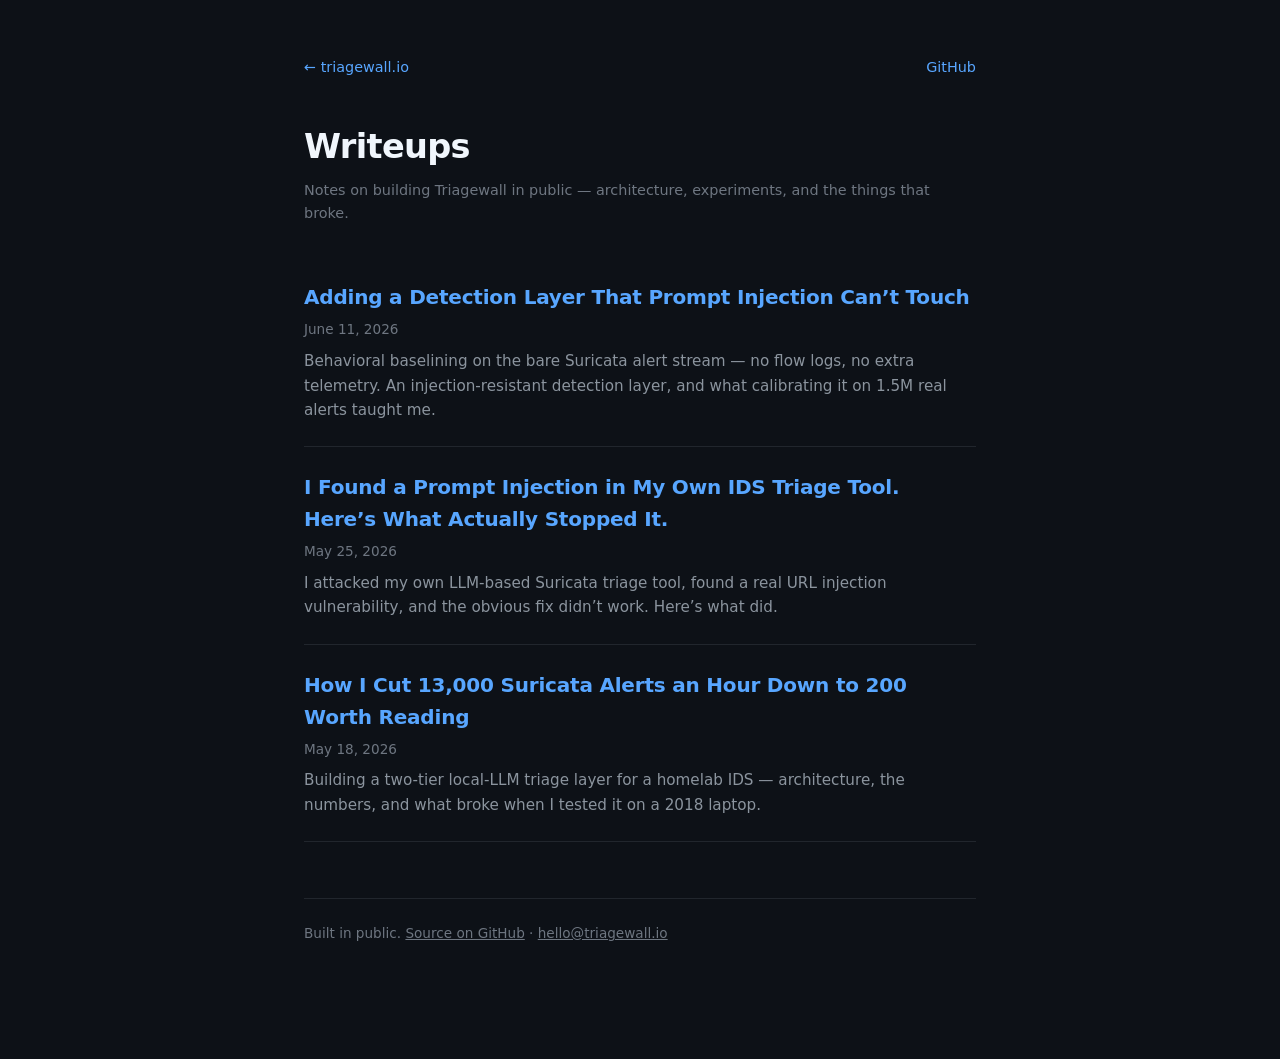
==== posts/index.html @ 1a10753d "post: behavioral baselining writeup" ====
<!DOCTYPE html>
<html lang="en">
<head>
  <meta charset="UTF-8">
  <meta name="viewport" content="width=device-width, initial-scale=1.0">
  <title>Writeups — Triagewall</title>
  <meta name="description" content="Notes on building Triagewall, a local-LLM Suricata alert triage tool for homelabs.">
  <meta property="og:title" content="Triagewall Writeups">
  <meta property="og:description" content="Notes on building Triagewall, a local-LLM Suricata alert triage tool for homelabs.">
  <meta property="og:type" content="website">
  <meta property="og:url" content="https://triagewall.io/posts">
  <link rel="canonical" href="https://triagewall.io/posts">
  <style>
    * { margin: 0; padding: 0; box-sizing: border-box; }
    html, body {
      font-family: -apple-system, BlinkMacSystemFont, "Segoe UI", system-ui, sans-serif;
      background: #0d1117;
      color: #c9d1d9;
      line-height: 1.6;
    }
    main {
      max-width: 720px;
      margin: 0 auto;
      padding: 56px 24px 96px;
    }
    .topbar {
      display: flex;
      justify-content: space-between;
      align-items: center;
      margin-bottom: 48px;
      font-size: 0.9rem;
    }
    .topbar a { color: #58a6ff; text-decoration: none; }
    .topbar a:hover { color: #79c0ff; }
    h1 {
      font-size: 2.1rem;
      font-weight: 700;
      letter-spacing: -0.02em;
      margin-bottom: 12px;
      color: #f0f6fc;
      line-height: 1.2;
    }
    h2 {
      font-size: 1.4rem;
      font-weight: 700;
      color: #f0f6fc;
      margin: 40px 0 16px;
      letter-spacing: -0.01em;
    }
    .post-meta {
      color: #6e7681;
      font-size: 0.9rem;
      margin-bottom: 32px;
    }
    p { margin-bottom: 18px; }
    ul, ol { margin: 0 0 18px 24px; }
    li { margin-bottom: 8px; }
    a { color: #58a6ff; }
    a:hover { color: #79c0ff; }
    strong { color: #f0f6fc; }
    pre {
      background: #161b22;
      border: 1px solid #30363d;
      border-radius: 6px;
      padding: 16px 20px;
      overflow-x: auto;
      font-family: ui-monospace, SFMono-Regular, "SF Mono", Menlo, monospace;
      font-size: 0.85rem;
      line-height: 1.5;
      margin-bottom: 20px;
    }
    pre code { color: #c9d1d9; background: none; padding: 0; }
    code {
      font-family: ui-monospace, SFMono-Regular, "SF Mono", Menlo, monospace;
      background: #161b22;
      padding: 2px 6px;
      border-radius: 3px;
      font-size: 0.85em;
      color: #c9d1d9;
    }
    blockquote {
      border-left: 3px solid #d29922;
      background: #161b22;
      padding: 14px 20px;
      margin: 0 0 20px;
      border-radius: 0 4px 4px 0;
      color: #e6edf3;
      font-style: italic;
    }
    blockquote p { margin-bottom: 0; }
    blockquote.editor-note {
      border-left-color: #6e7681;
      color: #8b949e;
      font-size: 0.92rem;
    }
    table {
      width: 100%;
      border-collapse: collapse;
      margin-bottom: 24px;
      font-size: 0.9rem;
    }
    th, td {
      border: 1px solid #30363d;
      padding: 8px 12px;
      text-align: left;
      vertical-align: top;
    }
    th { background: #161b22; color: #f0f6fc; font-weight: 600; }
    tr:nth-child(even) td { background: #0f141a; }
    hr {
      border: none;
      border-top: 1px solid #30363d;
      margin: 48px 0 32px;
    }
    .author-bio { color: #8b949e; font-size: 0.92rem; }
    .author-bio h2 { font-size: 1.1rem; color: #c9d1d9; }
    footer {
      color: #6e7681;
      font-size: 0.85rem;
      margin-top: 56px;
      padding-top: 24px;
      border-top: 1px solid #21262d;
    }
    footer a { color: #6e7681; }
    /* blog index */
    .post-list { list-style: none; margin: 0; padding: 0; }
    .post-list li {
      border-bottom: 1px solid #21262d;
      padding: 24px 0;
      margin: 0;
    }
    .post-list h2 { margin: 0 0 6px; font-size: 1.25rem; }
    .post-list h2 a { text-decoration: none; }
    .post-list .date { color: #6e7681; font-size: 0.85rem; margin-bottom: 8px; }
    .post-list .desc { color: #8b949e; font-size: 0.95rem; margin: 0; }
  </style>
</head>
<body>
  <main>
  <div class="topbar">
    <a href="/">← triagewall.io</a>
    <a href="https://github.com/aaronphifer/triagewall">GitHub</a>
  </div>
  <h1>Writeups</h1>
  <p class="post-meta">Notes on building Triagewall in public — architecture, experiments, and the things that broke.</p>
  <ul class="post-list">
    <li>
      <h2><a href="/posts/behavioral-baselining">Adding a Detection Layer That Prompt Injection Can&rsquo;t Touch</a></h2>
      <div class="date">June 11, 2026</div>
      <p class="desc">Behavioral baselining on the bare Suricata alert stream — no flow logs, no extra telemetry. An injection-resistant detection layer, and what calibrating it on 1.5M real alerts taught me.</p>
    </li>
    <li>
      <h2><a href="/posts/prompt-injection-phase-2">I Found a Prompt Injection in My Own IDS Triage Tool. Here&rsquo;s What Actually Stopped It.</a></h2>
      <div class="date">May 25, 2026</div>
      <p class="desc">I attacked my own LLM-based Suricata triage tool, found a real URL injection vulnerability, and the obvious fix didn&rsquo;t work. Here&rsquo;s what did.</p>
    </li>
    <li>
      <h2><a href="/posts/cutting-suricata-alerts">How I Cut 13,000 Suricata Alerts an Hour Down to 200 Worth Reading</a></h2>
      <div class="date">May 18, 2026</div>
      <p class="desc">Building a two-tier local-LLM triage layer for a homelab IDS — architecture, the numbers, and what broke when I tested it on a 2018 laptop.</p>
    </li>
  </ul>
    <footer>
      <p>Built in public. <a href="https://github.com/aaronphifer/triagewall">Source on GitHub</a> · <a href="mailto:hello@triagewall.io">hello@triagewall.io</a></p>
    </footer>
  </main>
</body>
</html>
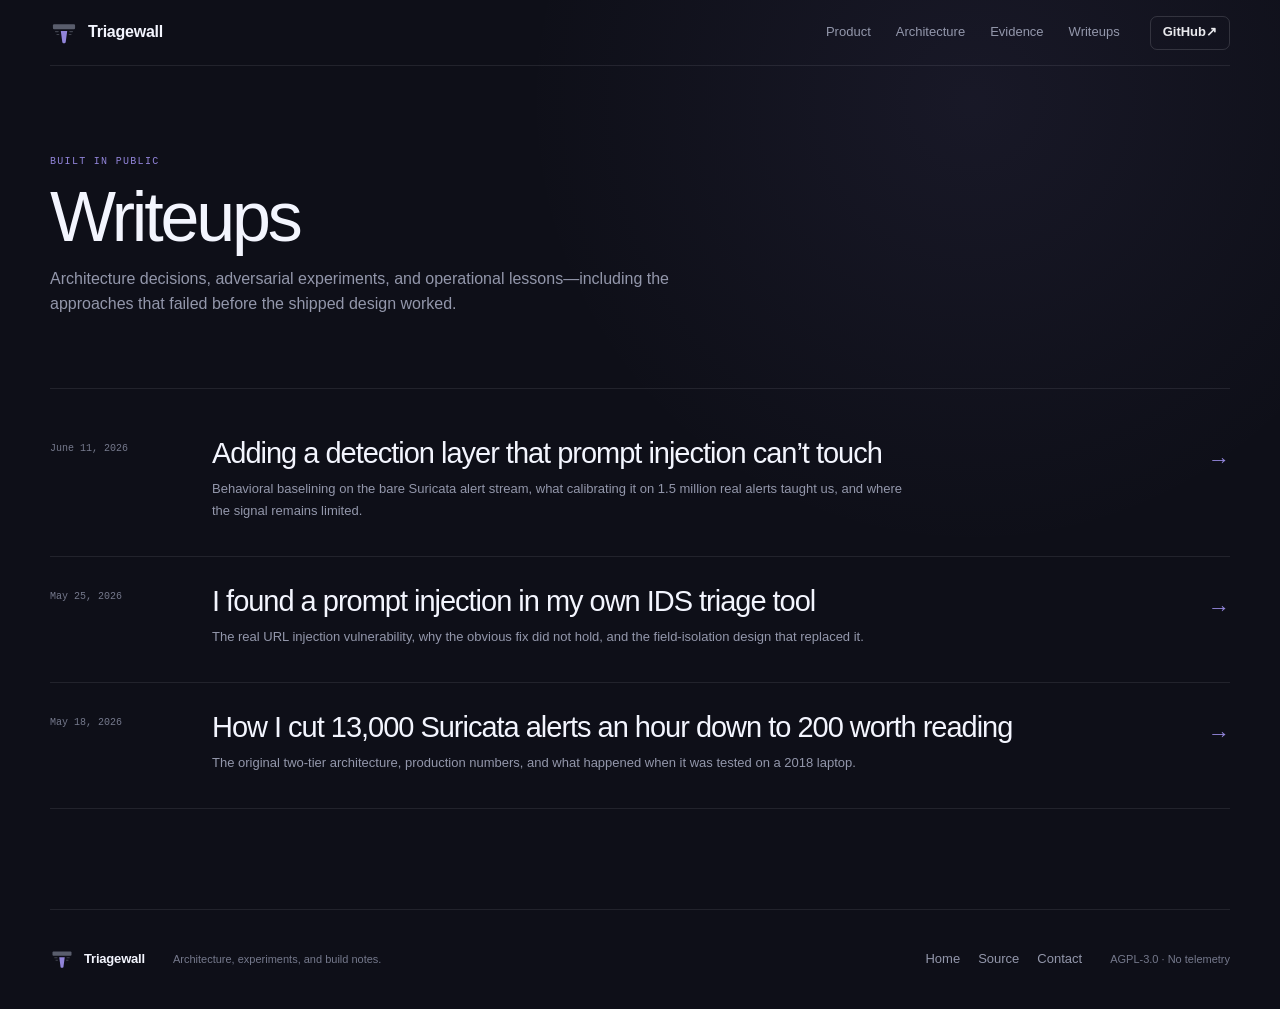
==== commit bcc3185e: "Refresh triagewall.io for v0.3" ====
--- a/posts/index.html
+++ b/posts/index.html
@@ -1,168 +1,92 @@
-<!DOCTYPE html>
+<!doctype html>
 <html lang="en">
 <head>
-  <meta charset="UTF-8">
-  <meta name="viewport" content="width=device-width, initial-scale=1.0">
+  <meta charset="utf-8">
+  <meta name="viewport" content="width=device-width, initial-scale=1">
   <title>Writeups — Triagewall</title>
-  <meta name="description" content="Notes on building Triagewall, a local-LLM Suricata alert triage tool for homelabs.">
-  <meta property="og:title" content="Triagewall Writeups">
-  <meta property="og:description" content="Notes on building Triagewall, a local-LLM Suricata alert triage tool for homelabs.">
+  <meta name="description" content="Architecture notes, security experiments, and operational lessons from building Triagewall in public.">
+  <meta name="theme-color" content="#12141f">
+  <meta property="og:title" content="Triagewall writeups">
+  <meta property="og:description" content="Architecture notes, security experiments, and operational lessons from building Triagewall in public.">
   <meta property="og:type" content="website">
   <meta property="og:url" content="https://triagewall.io/posts">
   <link rel="canonical" href="https://triagewall.io/posts">
+  <link rel="icon" href="/assets/triagewall-mark.svg" type="image/svg+xml">
+  <link rel="stylesheet" href="/site.css">
   <style>
-    * { margin: 0; padding: 0; box-sizing: border-box; }
-    html, body {
-      font-family: -apple-system, BlinkMacSystemFont, "Segoe UI", system-ui, sans-serif;
-      background: #0d1117;
-      color: #c9d1d9;
-      line-height: 1.6;
+    .writing-header { padding-block: 88px 55px; border-bottom: 1px solid var(--line); }
+    .writing-header h1 { margin-bottom: 14px; font-size: clamp(42px, 6vw, 70px); }
+    .writing-header > p:not(.eyebrow) { max-width: 650px; color: var(--muted); font-size: 16px; }
+    .post-list { padding-block: 20px 100px; }
+    .post-card { display: grid; grid-template-columns: 132px minmax(0, 1fr) auto; gap: 30px; align-items: start; padding: 34px 0; border-bottom: 1px solid var(--line); text-decoration: none; }
+    .post-card time { color: var(--faint); font: 10px var(--mono); }
+    .post-card h2 { margin: -5px 0 8px; font-size: clamp(21px, 2.5vw, 29px); transition: color 140ms ease; }
+    .post-card p { max-width: 700px; margin: 0; color: var(--muted); font-size: 13px; line-height: 1.7; }
+    .post-card > span { color: var(--violet); font-size: 22px; transition: transform 140ms ease; }
+    .post-card:hover h2 { color: #c6bfff; }
+    .post-card:hover > span { transform: translateX(4px); }
+    @media (max-width: 700px) {
+      .writing-header { padding-block: 58px 35px; }
+      .post-card { grid-template-columns: 1fr auto; gap: 12px; }
+      .post-card time { grid-column: 1 / -1; }
     }
-    main {
-      max-width: 720px;
-      margin: 0 auto;
-      padding: 56px 24px 96px;
-    }
-    .topbar {
-      display: flex;
-      justify-content: space-between;
-      align-items: center;
-      margin-bottom: 48px;
-      font-size: 0.9rem;
-    }
-    .topbar a { color: #58a6ff; text-decoration: none; }
-    .topbar a:hover { color: #79c0ff; }
-    h1 {
-      font-size: 2.1rem;
-      font-weight: 700;
-      letter-spacing: -0.02em;
-      margin-bottom: 12px;
-      color: #f0f6fc;
-      line-height: 1.2;
-    }
-    h2 {
-      font-size: 1.4rem;
-      font-weight: 700;
-      color: #f0f6fc;
-      margin: 40px 0 16px;
-      letter-spacing: -0.01em;
-    }
-    .post-meta {
-      color: #6e7681;
-      font-size: 0.9rem;
-      margin-bottom: 32px;
-    }
-    p { margin-bottom: 18px; }
-    ul, ol { margin: 0 0 18px 24px; }
-    li { margin-bottom: 8px; }
-    a { color: #58a6ff; }
-    a:hover { color: #79c0ff; }
-    strong { color: #f0f6fc; }
-    pre {
-      background: #161b22;
-      border: 1px solid #30363d;
-      border-radius: 6px;
-      padding: 16px 20px;
-      overflow-x: auto;
-      font-family: ui-monospace, SFMono-Regular, "SF Mono", Menlo, monospace;
-      font-size: 0.85rem;
-      line-height: 1.5;
-      margin-bottom: 20px;
-    }
-    pre code { color: #c9d1d9; background: none; padding: 0; }
-    code {
-      font-family: ui-monospace, SFMono-Regular, "SF Mono", Menlo, monospace;
-      background: #161b22;
-      padding: 2px 6px;
-      border-radius: 3px;
-      font-size: 0.85em;
-      color: #c9d1d9;
-    }
-    blockquote {
-      border-left: 3px solid #d29922;
-      background: #161b22;
-      padding: 14px 20px;
-      margin: 0 0 20px;
-      border-radius: 0 4px 4px 0;
-      color: #e6edf3;
-      font-style: italic;
-    }
-    blockquote p { margin-bottom: 0; }
-    blockquote.editor-note {
-      border-left-color: #6e7681;
-      color: #8b949e;
-      font-size: 0.92rem;
-    }
-    table {
-      width: 100%;
-      border-collapse: collapse;
-      margin-bottom: 24px;
-      font-size: 0.9rem;
-    }
-    th, td {
-      border: 1px solid #30363d;
-      padding: 8px 12px;
-      text-align: left;
-      vertical-align: top;
-    }
-    th { background: #161b22; color: #f0f6fc; font-weight: 600; }
-    tr:nth-child(even) td { background: #0f141a; }
-    hr {
-      border: none;
-      border-top: 1px solid #30363d;
-      margin: 48px 0 32px;
-    }
-    .author-bio { color: #8b949e; font-size: 0.92rem; }
-    .author-bio h2 { font-size: 1.1rem; color: #c9d1d9; }
-    footer {
-      color: #6e7681;
-      font-size: 0.85rem;
-      margin-top: 56px;
-      padding-top: 24px;
-      border-top: 1px solid #21262d;
-    }
-    footer a { color: #6e7681; }
-    /* blog index */
-    .post-list { list-style: none; margin: 0; padding: 0; }
-    .post-list li {
-      border-bottom: 1px solid #21262d;
-      padding: 24px 0;
-      margin: 0;
-    }
-    .post-list h2 { margin: 0 0 6px; font-size: 1.25rem; }
-    .post-list h2 a { text-decoration: none; }
-    .post-list .date { color: #6e7681; font-size: 0.85rem; margin-bottom: 8px; }
-    .post-list .desc { color: #8b949e; font-size: 0.95rem; margin: 0; }
   </style>
 </head>
 <body>
-  <main>
-  <div class="topbar">
-    <a href="/">← triagewall.io</a>
-    <a href="https://github.com/aaronphifer/triagewall">GitHub</a>
-  </div>
-  <h1>Writeups</h1>
-  <p class="post-meta">Notes on building Triagewall in public — architecture, experiments, and the things that broke.</p>
-  <ul class="post-list">
-    <li>
-      <h2><a href="/posts/behavioral-baselining">Adding a Detection Layer That Prompt Injection Can&rsquo;t Touch</a></h2>
-      <div class="date">June 11, 2026</div>
-      <p class="desc">Behavioral baselining on the bare Suricata alert stream — no flow logs, no extra telemetry. An injection-resistant detection layer, and what calibrating it on 1.5M real alerts taught me.</p>
-    </li>
-    <li>
-      <h2><a href="/posts/prompt-injection-phase-2">I Found a Prompt Injection in My Own IDS Triage Tool. Here&rsquo;s What Actually Stopped It.</a></h2>
-      <div class="date">May 25, 2026</div>
-      <p class="desc">I attacked my own LLM-based Suricata triage tool, found a real URL injection vulnerability, and the obvious fix didn&rsquo;t work. Here&rsquo;s what did.</p>
-    </li>
-    <li>
-      <h2><a href="/posts/cutting-suricata-alerts">How I Cut 13,000 Suricata Alerts an Hour Down to 200 Worth Reading</a></h2>
-      <div class="date">May 18, 2026</div>
-      <p class="desc">Building a two-tier local-LLM triage layer for a homelab IDS — architecture, the numbers, and what broke when I tested it on a 2018 laptop.</p>
-    </li>
-  </ul>
-    <footer>
-      <p>Built in public. <a href="https://github.com/aaronphifer/triagewall">Source on GitHub</a> · <a href="mailto:hello@triagewall.io">hello@triagewall.io</a></p>
-    </footer>
+  <a class="skip-link" href="#main">Skip to content</a>
+  <header class="site-header">
+    <a class="brand" href="/" aria-label="Triagewall home">
+      <img src="/assets/triagewall-mark.svg" alt="" width="28" height="28">
+      <span>Triagewall</span>
+    </a>
+    <nav aria-label="Main navigation">
+      <a href="/#product">Product</a>
+      <a href="/#architecture">Architecture</a>
+      <a href="/#evidence">Evidence</a>
+      <a href="/posts" aria-current="page">Writeups</a>
+    </nav>
+    <a class="button button-small button-secondary" href="https://github.com/aaronphifer/triagewall">GitHub <span aria-hidden="true">↗</span></a>
+  </header>
+
+  <main id="main">
+    <section class="writing-header" aria-labelledby="writing-title">
+      <p class="eyebrow">Built in public</p>
+      <h1 id="writing-title">Writeups</h1>
+      <p>Architecture decisions, adversarial experiments, and operational lessons—including the approaches that failed before the shipped design worked.</p>
+    </section>
+    <section class="post-list" aria-label="Published writeups">
+      <a class="post-card" href="/posts/behavioral-baselining">
+        <time datetime="2026-06-11">June 11, 2026</time>
+        <div>
+          <h2>Adding a detection layer that prompt injection can’t touch</h2>
+          <p>Behavioral baselining on the bare Suricata alert stream, what calibrating it on 1.5 million real alerts taught us, and where the signal remains limited.</p>
+        </div>
+        <span aria-hidden="true">→</span>
+      </a>
+      <a class="post-card" href="/posts/prompt-injection-phase-2">
+        <time datetime="2026-05-25">May 25, 2026</time>
+        <div>
+          <h2>I found a prompt injection in my own IDS triage tool</h2>
+          <p>The real URL injection vulnerability, why the obvious fix did not hold, and the field-isolation design that replaced it.</p>
+        </div>
+        <span aria-hidden="true">→</span>
+      </a>
+      <a class="post-card" href="/posts/cutting-suricata-alerts">
+        <time datetime="2026-05-18">May 18, 2026</time>
+        <div>
+          <h2>How I cut 13,000 Suricata alerts an hour down to 200 worth reading</h2>
+          <p>The original two-tier architecture, production numbers, and what happened when it was tested on a 2018 laptop.</p>
+        </div>
+        <span aria-hidden="true">→</span>
+      </a>
+    </section>
   </main>
+
+  <footer class="site-footer">
+    <a class="brand footer-brand" href="/"><img src="/assets/triagewall-mark.svg" alt="" width="24" height="24"><span>Triagewall</span></a>
+    <p>Architecture, experiments, and build notes.</p>
+    <nav aria-label="Footer navigation"><a href="/">Home</a><a href="https://github.com/aaronphifer/triagewall">Source</a><a href="mailto:hello@triagewall.io">Contact</a></nav>
+    <span>AGPL-3.0 · No telemetry</span>
+  </footer>
 </body>
 </html>
--- a/site.css
+++ b/site.css
@@ -0,0 +1,329 @@
+:root {
+  color-scheme: dark;
+  --bg: #161826;
+  --bg-deep: #0e0f18;
+  --sidebar: #12141f;
+  --surface: #1b1d2c;
+  --surface-raised: #232532;
+  --line: rgba(233, 233, 237, 0.09);
+  --line-strong: rgba(233, 233, 237, 0.15);
+  --text: #e9e9ed;
+  --strong: #f3f5fe;
+  --muted: #9397ab;
+  --faint: #75798c;
+  --violet: #9184d9;
+  --violet-soft: rgba(145, 132, 217, 0.14);
+  --green: #65b58d;
+  --amber: #d59b33;
+  --red: #e56e77;
+  --sans: Inter, ui-sans-serif, -apple-system, BlinkMacSystemFont, "Segoe UI", sans-serif;
+  --mono: "JetBrains Mono", "SFMono-Regular", Consolas, "Liberation Mono", monospace;
+  --content: 1180px;
+}
+
+* { box-sizing: border-box; }
+html { scroll-behavior: smooth; }
+body {
+  margin: 0;
+  overflow-x: hidden;
+  background:
+    radial-gradient(circle at 76% 10%, rgba(145, 132, 217, 0.08), transparent 28rem),
+    var(--bg-deep);
+  color: var(--text);
+  font-family: var(--sans);
+  line-height: 1.55;
+  -webkit-font-smoothing: antialiased;
+}
+a { color: inherit; }
+button, input { font: inherit; }
+code, pre, .eyebrow, .tag, .card-label, .tier-number, .demo-row, .queue-head, .window-status { font-family: var(--mono); }
+
+.skip-link {
+  position: fixed;
+  z-index: 100;
+  top: 8px;
+  left: 8px;
+  padding: 8px 12px;
+  transform: translateY(-150%);
+  background: var(--strong);
+  color: var(--bg-deep);
+}
+.skip-link:focus { transform: none; }
+
+.site-header,
+.site-footer,
+main > section {
+  width: min(calc(100% - 48px), var(--content));
+  margin-inline: auto;
+}
+
+.site-header {
+  display: flex;
+  align-items: center;
+  min-height: 66px;
+  gap: 30px;
+  border-bottom: 1px solid var(--line);
+}
+.brand {
+  display: inline-flex;
+  align-items: center;
+  gap: 10px;
+  color: var(--strong);
+  font-size: 16px;
+  font-weight: 600;
+  letter-spacing: -0.015em;
+  text-decoration: none;
+}
+.brand img { flex: none; }
+.site-header nav {
+  display: flex;
+  align-items: center;
+  gap: 25px;
+  margin-left: auto;
+}
+.site-header nav a,
+.site-footer nav a {
+  color: var(--muted);
+  font-size: 13px;
+  text-decoration: none;
+}
+.site-header nav a:hover,
+.site-footer nav a:hover,
+.text-link:hover { color: var(--strong); }
+
+.button {
+  display: inline-flex;
+  align-items: center;
+  justify-content: center;
+  min-height: 42px;
+  padding: 0 17px;
+  border: 1px solid transparent;
+  border-radius: 7px;
+  font-size: 13px;
+  font-weight: 600;
+  text-decoration: none;
+  transition: border-color 140ms ease, background 140ms ease, transform 140ms ease;
+}
+.button:hover { transform: translateY(-1px); }
+.button-primary { background: var(--violet); color: #10111a; }
+.button-primary:hover { background: #a196e5; }
+.button-secondary { background: transparent; border-color: var(--line-strong); color: var(--text); }
+.button-secondary:hover { border-color: var(--violet); background: var(--violet-soft); }
+.button-small { min-height: 34px; padding-inline: 12px; }
+
+.hero {
+  display: grid;
+  grid-template-columns: minmax(0, 0.92fr) minmax(520px, 1.08fr);
+  align-items: center;
+  gap: 58px;
+  min-height: 680px;
+  padding-block: 74px 68px;
+}
+.tag-row { display: flex; flex-wrap: wrap; gap: 7px; margin-bottom: 21px; }
+.tag {
+  padding: 4px 8px;
+  border: 1px solid var(--line-strong);
+  border-radius: 5px;
+  color: var(--muted);
+  font-size: 10px;
+  letter-spacing: 0.04em;
+  text-decoration: none;
+  text-transform: uppercase;
+}
+.tag-accent { border-color: rgba(145, 132, 217, 0.5); color: #b8aff2; background: var(--violet-soft); }
+h1, h2, h3, p { margin-top: 0; }
+h1 {
+  margin-bottom: 22px;
+  color: var(--strong);
+  font-size: clamp(42px, 4.35vw, 64px);
+  font-weight: 540;
+  letter-spacing: -0.045em;
+  line-height: 1.025;
+}
+.hero-lede {
+  max-width: 600px;
+  margin-bottom: 27px;
+  color: #b2b6ca;
+  font-size: 17px;
+  line-height: 1.65;
+}
+.hero-actions { display: flex; flex-wrap: wrap; gap: 10px; }
+.hero-note { display: flex; align-items: center; gap: 8px; margin: 18px 0 0; color: var(--faint); font-size: 12px; }
+.status-dot { width: 7px; height: 7px; border-radius: 50%; background: var(--green); box-shadow: 0 0 10px rgba(101, 181, 141, 0.55); }
+
+.product-window {
+  overflow: hidden;
+  border: 1px solid var(--line-strong);
+  border-radius: 11px;
+  background: var(--surface);
+  box-shadow: 0 28px 70px rgba(0, 0, 0, 0.38);
+}
+.window-bar {
+  display: flex;
+  align-items: center;
+  min-height: 45px;
+  padding: 0 16px;
+  border-bottom: 1px solid var(--line);
+  background: var(--sidebar);
+}
+.window-brand { display: inline-flex; align-items: center; gap: 8px; color: var(--text); font-size: 12px; font-weight: 600; }
+.window-status { display: inline-flex; align-items: center; gap: 7px; margin-left: auto; color: var(--faint); font-size: 9.5px; text-transform: uppercase; }
+.window-status i { width: 6px; height: 6px; border-radius: 50%; background: var(--green); }
+.pipeline-head {
+  display: grid;
+  grid-template-columns: 1fr auto 1fr auto 1fr;
+  align-items: center;
+  gap: 11px;
+  padding: 16px;
+  border-bottom: 1px solid var(--line);
+}
+.pipeline-head div { min-width: 0; }
+.pipeline-head span, .pipeline-head strong { display: block; }
+.pipeline-head span { margin-bottom: 3px; color: var(--faint); font: 9px var(--mono); letter-spacing: 0.1em; text-transform: uppercase; }
+.pipeline-head strong { overflow: hidden; color: #d9dbea; font: 11px var(--mono); text-overflow: ellipsis; white-space: nowrap; }
+.pipeline-head b { color: var(--faint); font-weight: 400; }
+.queue-head,
+.demo-row { display: grid; grid-template-columns: 64px minmax(180px, 1fr) 88px 92px 42px; gap: 10px; align-items: center; }
+.queue-head { padding: 9px 14px; border-bottom: 1px solid var(--line); color: var(--faint); font-size: 8px; letter-spacing: 0.09em; text-transform: uppercase; }
+.demo-row { min-height: 58px; padding: 8px 14px; border-bottom: 1px solid var(--line); color: var(--faint); font-size: 9.5px; }
+.demo-row > * { min-width: 0; }
+.demo-row time, .demo-row > span, .demo-row > b { overflow: hidden; text-overflow: ellipsis; white-space: nowrap; }
+.demo-row > b { color: #cfd2e3; font-weight: 500; text-align: right; }
+.demo-row strong, .demo-row small { display: block; overflow: hidden; text-overflow: ellipsis; white-space: nowrap; }
+.demo-row strong { color: #e3e5ef; font-family: var(--sans); font-size: 11.5px; font-weight: 550; }
+.demo-row small { margin-top: 3px; color: var(--faint); font-size: 8.5px; }
+.demo-row em { justify-self: start; padding: 3px 6px; border: 1px solid currentColor; border-radius: 4px; font-size: 8px; font-style: normal; text-transform: uppercase; }
+.verdict-real { color: var(--red); background: rgba(229, 110, 119, 0.08); }
+.verdict-uncertain { color: var(--amber); background: rgba(213, 155, 51, 0.08); }
+.verdict-false { color: var(--green); background: rgba(101, 181, 141, 0.08); }
+.demo-disclosure { margin: 0; padding: 9px 14px; color: var(--faint); font: 9px var(--mono); text-align: right; }
+
+.proof-strip {
+  display: grid;
+  grid-template-columns: repeat(4, 1fr);
+  border-block: 1px solid var(--line);
+}
+.proof-strip div { padding: 25px 24px; border-right: 1px solid var(--line); }
+.proof-strip div:last-child { border-right: 0; }
+.proof-strip strong, .proof-strip span { display: block; }
+.proof-strip strong { margin-bottom: 4px; color: var(--strong); font: 500 26px var(--mono); letter-spacing: -0.04em; }
+.proof-strip span { color: var(--muted); font-size: 11px; }
+
+.section { padding-block: 112px; border-bottom: 1px solid var(--line); }
+.section-heading { max-width: 770px; margin-bottom: 40px; }
+.compact-heading { max-width: 700px; }
+.eyebrow, .card-label {
+  margin-bottom: 12px;
+  color: var(--violet);
+  font-size: 10px;
+  font-weight: 500;
+  letter-spacing: 0.13em;
+  text-transform: uppercase;
+}
+h2 { margin-bottom: 17px; color: var(--strong); font-size: clamp(31px, 3.4vw, 46px); font-weight: 520; letter-spacing: -0.035em; line-height: 1.1; }
+.section-heading > p:last-child, .boundary-copy > p, .install-section > div > p { color: var(--muted); font-size: 16px; line-height: 1.7; }
+
+.tier-grid { display: grid; grid-template-columns: repeat(2, 1fr); gap: 14px; }
+.tier-card { position: relative; min-height: 430px; padding: 35px; overflow: hidden; border: 1px solid var(--line); border-radius: 10px; background: var(--surface); }
+.tier-card-accent { background: linear-gradient(135deg, rgba(145, 132, 217, 0.08), transparent 42%), var(--surface); }
+.tier-number { position: absolute; top: 24px; right: 28px; color: rgba(145, 132, 217, 0.17); font-size: 78px; line-height: 1; }
+.tier-card h3 { position: relative; max-width: 380px; margin: 58px 0 16px; color: var(--strong); font-size: 27px; font-weight: 520; letter-spacing: -0.025em; }
+.tier-card > p:not(.card-label) { max-width: 500px; color: var(--muted); font-size: 14px; line-height: 1.7; }
+.tier-card ul { position: absolute; right: 35px; bottom: 29px; left: 35px; display: grid; gap: 8px; margin: 0; padding: 20px 0 0; border-top: 1px solid var(--line); list-style: none; color: #b2b6ca; font-size: 12px; }
+.tier-card li::before { content: "·"; margin-right: 9px; color: var(--violet); }
+
+.architecture-section { display: grid; grid-template-columns: minmax(280px, 0.72fr) minmax(0, 1.28fr); gap: 80px; }
+.architecture-flow { margin: 0; padding: 0; list-style: none; border-top: 1px solid var(--line); }
+.architecture-flow li { display: grid; grid-template-columns: 48px 1fr; gap: 18px; padding: 25px 0; border-bottom: 1px solid var(--line); }
+.architecture-flow li > span { color: var(--violet); font: 11px var(--mono); }
+.architecture-flow strong { display: block; margin-bottom: 6px; color: var(--strong); font-size: 15px; }
+.architecture-flow p { margin-bottom: 0; color: var(--muted); font-size: 13px; line-height: 1.65; }
+code { padding: 2px 5px; border-radius: 3px; background: var(--surface); color: #c5c8d8; font-size: 0.88em; }
+
+.boundary-section { display: grid; grid-template-columns: 0.9fr 1.1fr; gap: 90px; align-items: center; }
+.text-link { color: #b6adf0; font-size: 13px; font-weight: 600; text-decoration: none; }
+.control-list { border-block: 1px solid var(--line); }
+.control-list > div { display: grid; grid-template-columns: 8px 1fr; gap: 16px; padding: 21px 5px; border-bottom: 1px solid var(--line); color: var(--muted); font-size: 13px; }
+.control-list > div:last-child { border-bottom: 0; }
+.control-list i { width: 7px; height: 7px; margin-top: 7px; border-radius: 50%; background: var(--green); box-shadow: 0 0 10px rgba(101, 181, 141, 0.24); }
+.control-list strong { display: block; margin-bottom: 3px; color: var(--strong); font-size: 14px; }
+
+.evidence-grid { display: grid; grid-template-columns: repeat(3, 1fr); gap: 12px; }
+.evidence-grid article { min-height: 190px; padding: 22px; border: 1px solid var(--line); border-radius: 9px; background: var(--surface); }
+.evidence-grid article > span { display: inline-block; margin-bottom: 27px; color: var(--green); font: 9px var(--mono); letter-spacing: 0.1em; }
+.evidence-grid strong { display: block; margin-bottom: 7px; color: var(--strong); font-size: 14px; }
+.evidence-grid p { margin-bottom: 0; color: var(--muted); font-size: 12px; line-height: 1.6; }
+.evidence-grid .evidence-limit > span { color: var(--amber); }
+.evidence-actions { display: flex; align-items: center; gap: 22px; margin-top: 24px; }
+
+.install-section { display: grid; grid-template-columns: 0.85fr 1.15fr; gap: 80px; align-items: center; }
+.requirement-row { display: flex; flex-wrap: wrap; gap: 7px; margin-top: 25px; }
+.requirement-row span { padding: 5px 8px; border: 1px solid var(--line); border-radius: 5px; color: var(--faint); font: 9.5px var(--mono); }
+.terminal { overflow: hidden; border: 1px solid var(--line-strong); border-radius: 9px; background: var(--sidebar); box-shadow: 0 20px 50px rgba(0, 0, 0, 0.25); }
+.terminal-bar { display: flex; align-items: center; gap: 6px; min-height: 39px; padding: 0 13px; border-bottom: 1px solid var(--line); }
+.terminal-bar span { width: 7px; height: 7px; border-radius: 50%; background: #3f424d; }
+.terminal-bar b { margin-left: 5px; color: var(--faint); font: 9px var(--mono); }
+.terminal pre { margin: 0; padding: 20px; overflow-x: auto; color: #ccd0e0; font: 12px/1.85 var(--mono); }
+.terminal pre code { padding: 0; background: none; color: inherit; }
+.terminal pre i { color: var(--faint); font-style: normal; }
+.terminal > p { margin: 0; padding: 11px 20px; border-top: 1px solid var(--line); color: var(--faint); font-size: 11px; }
+
+.final-cta { padding-block: 115px 125px; text-align: center; }
+.final-cta > img { margin-bottom: 18px; }
+.final-cta h2 { max-width: 760px; margin-inline: auto; }
+.final-cta > p:not(.eyebrow) { max-width: 590px; margin: 0 auto 26px; color: var(--muted); }
+.final-cta .hero-actions { justify-content: center; }
+
+.site-footer { display: grid; grid-template-columns: auto 1fr auto auto; align-items: center; gap: 28px; min-height: 100px; border-top: 1px solid var(--line); color: var(--faint); font-size: 11px; }
+.site-footer p { margin: 0; }
+.site-footer nav { display: flex; gap: 18px; }
+.footer-brand { font-size: 13px; }
+
+@media (max-width: 980px) {
+  .hero { grid-template-columns: 1fr; min-height: 0; padding-top: 65px; }
+  .hero-copy { max-width: 700px; }
+  .product-window { width: 100%; }
+  .proof-strip { grid-template-columns: repeat(2, 1fr); }
+  .proof-strip div:nth-child(2) { border-right: 0; }
+  .proof-strip div:nth-child(-n + 2) { border-bottom: 1px solid var(--line); }
+  .architecture-section, .boundary-section, .install-section { grid-template-columns: 1fr; gap: 42px; }
+  .evidence-grid { grid-template-columns: repeat(2, 1fr); }
+  .site-footer { grid-template-columns: 1fr auto; padding-block: 26px; }
+  .site-footer p { grid-column: 1; }
+  .site-footer nav { grid-column: 2; grid-row: 1 / span 2; }
+}
+
+@media (max-width: 700px) {
+  .site-header, .site-footer, main > section { width: min(calc(100% - 28px), var(--content)); }
+  .site-header { gap: 14px; }
+  .site-header nav { display: none; }
+  .site-header > .button { margin-left: auto; }
+  .hero { gap: 42px; padding-block: 52px; }
+  h1 { font-size: clamp(39px, 12vw, 52px); }
+  .hero-lede { font-size: 15px; }
+  .product-window { margin-inline: -7px; width: calc(100% + 14px); }
+  .pipeline-head { grid-template-columns: 1fr auto 1fr; }
+  .pipeline-head div:last-child, .pipeline-head b:nth-of-type(2) { display: none; }
+  .queue-head { display: none; }
+  .demo-row { grid-template-columns: 56px minmax(0, 1fr) auto; gap: 8px; }
+  .demo-row > span, .demo-row > b { display: none; }
+  .demo-row em { justify-self: end; }
+  .proof-strip { width: 100%; grid-template-columns: repeat(2, 1fr); }
+  .proof-strip div { padding: 20px 14px; }
+  .proof-strip strong { font-size: 22px; }
+  .section { padding-block: 78px; }
+  .tier-grid, .evidence-grid { grid-template-columns: 1fr; }
+  .tier-card { min-height: 390px; padding: 26px; }
+  .tier-card ul { right: 26px; bottom: 25px; left: 26px; }
+  .tier-card h3 { margin-top: 48px; }
+  .evidence-grid article { min-height: 0; }
+  .evidence-grid article > span { margin-bottom: 20px; }
+  .evidence-actions { align-items: flex-start; flex-direction: column; }
+  .site-footer { display: flex; align-items: flex-start; flex-direction: column; gap: 13px; }
+  .site-footer nav { flex-wrap: wrap; }
+}
+
+@media (prefers-reduced-motion: reduce) {
+  html { scroll-behavior: auto; }
+  *, *::before, *::after { transition-duration: 0.01ms !important; }
+}
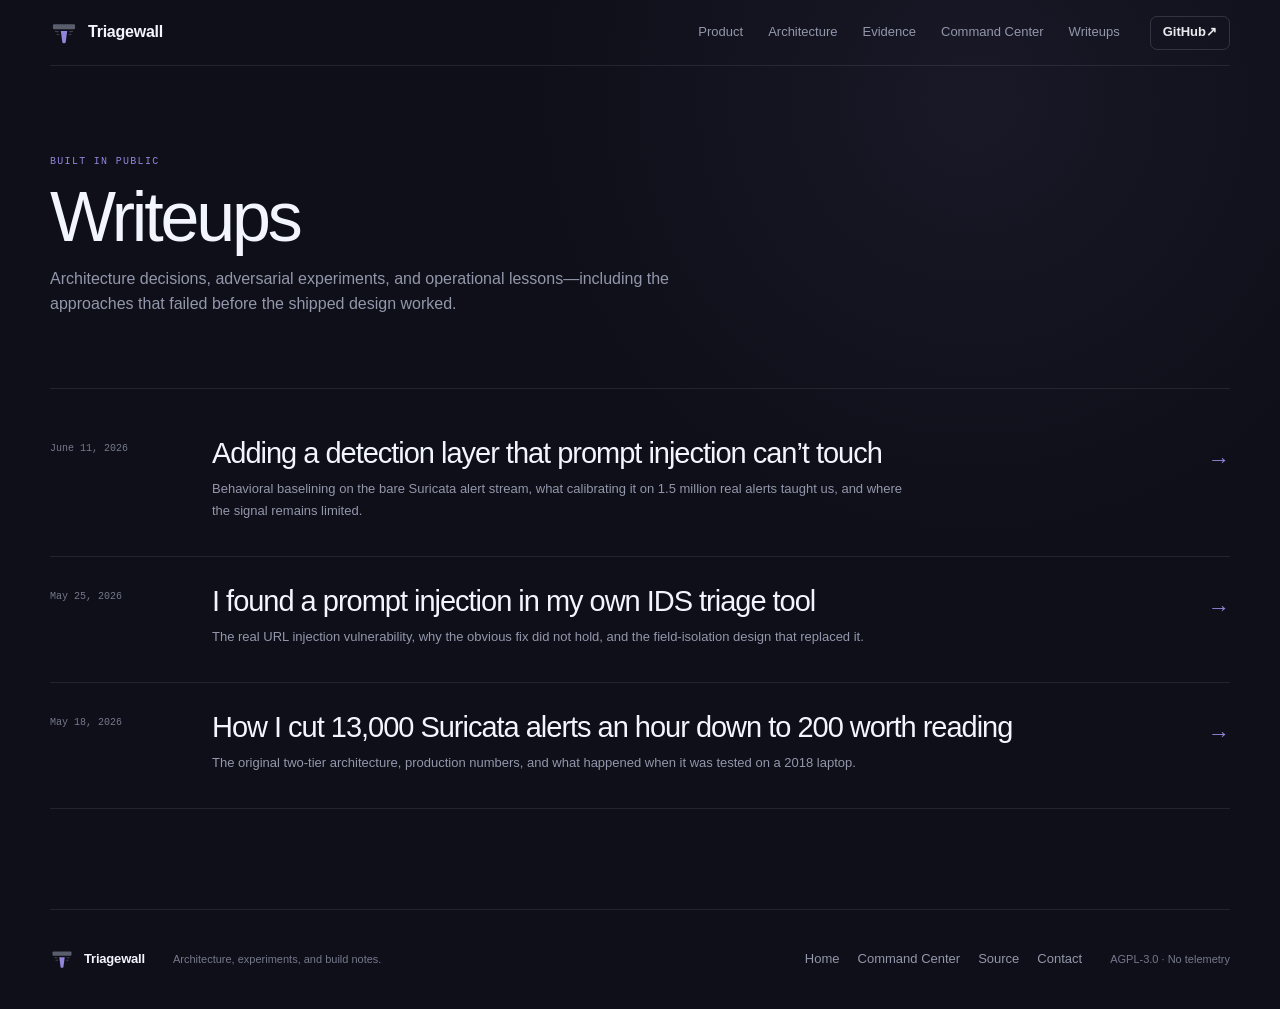
==== commit 6f938163: "Add Command Center roadmap" ====
--- a/posts/index.html
+++ b/posts/index.html
@@ -43,6 +43,7 @@
       <a href="/#product">Product</a>
       <a href="/#architecture">Architecture</a>
       <a href="/#evidence">Evidence</a>
+      <a href="/command-center/">Command Center</a>
       <a href="/posts" aria-current="page">Writeups</a>
     </nav>
     <a class="button button-small button-secondary" href="https://github.com/aaronphifer/triagewall">GitHub <span aria-hidden="true">↗</span></a>
@@ -85,7 +86,7 @@
   <footer class="site-footer">
     <a class="brand footer-brand" href="/"><img src="/assets/triagewall-mark.svg" alt="" width="24" height="24"><span>Triagewall</span></a>
     <p>Architecture, experiments, and build notes.</p>
-    <nav aria-label="Footer navigation"><a href="/">Home</a><a href="https://github.com/aaronphifer/triagewall">Source</a><a href="mailto:hello@triagewall.io">Contact</a></nav>
+    <nav aria-label="Footer navigation"><a href="/">Home</a><a href="/command-center/">Command Center</a><a href="https://github.com/aaronphifer/triagewall">Source</a><a href="mailto:hello@triagewall.io">Contact</a></nav>
     <span>AGPL-3.0 · No telemetry</span>
   </footer>
 </body>
--- a/site.css
+++ b/site.css
@@ -268,6 +268,52 @@
 .terminal pre i { color: var(--faint); font-style: normal; }
 .terminal > p { margin: 0; padding: 11px 20px; border-top: 1px solid var(--line); color: var(--faint); font-size: 11px; }
 
+.command-center-teaser { display: grid; grid-template-columns: minmax(0, 1fr) auto; gap: 70px; align-items: end; }
+.command-center-teaser > div:first-child { max-width: 760px; }
+.command-center-teaser > div:first-child > p:last-child { margin-bottom: 0; color: var(--muted); font-size: 16px; line-height: 1.7; }
+.command-center-teaser-actions { display: flex; align-items: flex-end; flex-direction: column; gap: 15px; }
+
+.command-center-page > section { width: min(calc(100% - 48px), var(--content)); margin-inline: auto; }
+.command-hero { display: grid; grid-template-columns: minmax(0, 1.1fr) minmax(360px, 0.7fr); gap: 72px; align-items: center; min-height: 650px; padding-block: 90px 82px; border-bottom: 1px solid var(--line); }
+.command-hero-copy { max-width: 740px; }
+.command-hero-copy .eyebrow { margin-bottom: 18px; }
+.command-principle { padding: 32px; border: 1px solid var(--line-strong); border-radius: 10px; background: linear-gradient(145deg, rgba(145, 132, 217, 0.09), transparent 55%), var(--surface); box-shadow: 0 24px 60px rgba(0, 0, 0, 0.24); }
+.command-principle blockquote { margin: 42px 0 38px; color: var(--strong); font-size: 27px; font-weight: 520; letter-spacing: -0.025em; line-height: 1.3; }
+.command-principle > p:last-child { margin: 24px 0 0; color: var(--muted); font-size: 12px; line-height: 1.65; }
+.principle-flow { display: grid; grid-template-columns: auto 1fr auto 1fr auto 1fr auto; align-items: center; gap: 9px; color: #c7c2e9; font: 9px var(--mono); letter-spacing: 0.08em; text-transform: uppercase; }
+.principle-flow i { height: 1px; background: rgba(145, 132, 217, 0.42); }
+
+.release-grid { display: grid; grid-template-columns: repeat(2, 1fr); gap: 14px; }
+.release-card { padding: 32px; border: 1px solid var(--line); border-radius: 10px; background: var(--surface); }
+.release-card-active { background: linear-gradient(145deg, rgba(145, 132, 217, 0.08), transparent 42%), var(--surface); border-color: rgba(145, 132, 217, 0.28); }
+.release-card-head { display: flex; align-items: flex-start; justify-content: space-between; gap: 24px; padding-bottom: 25px; border-bottom: 1px solid var(--line); }
+.release-card-head span, .release-card-head strong { display: block; }
+.release-card-head span { margin-bottom: 6px; color: var(--violet); font: 11px var(--mono); }
+.release-card-head strong { color: var(--strong); font-size: 23px; font-weight: 520; letter-spacing: -0.025em; }
+.release-card-head em { flex: none; padding: 4px 7px; border: 1px solid var(--line-strong); border-radius: 4px; color: var(--muted); font: 8px var(--mono); font-style: normal; letter-spacing: 0.08em; text-transform: uppercase; }
+.release-card > p { margin: 24px 0; color: var(--muted); font-size: 13px; line-height: 1.7; }
+.feature-list { display: grid; gap: 0; margin: 0; padding: 0; border-top: 1px solid var(--line); list-style: none; }
+.feature-list li { padding: 18px 0; border-bottom: 1px solid var(--line); }
+.feature-list strong, .feature-list span { display: block; }
+.feature-list strong { margin-bottom: 5px; color: var(--strong); font-size: 13px; }
+.feature-list span { color: var(--muted); font-size: 11.5px; line-height: 1.6; }
+
+.safety-section { display: grid; grid-template-columns: minmax(280px, 0.72fr) minmax(0, 1.28fr); gap: 80px; }
+.safety-grid { display: grid; grid-template-columns: repeat(2, 1fr); gap: 11px; }
+.safety-grid article { min-height: 205px; padding: 23px; border: 1px solid var(--line); border-radius: 9px; background: var(--surface); }
+.safety-grid article > span { display: block; margin-bottom: 36px; color: var(--violet); font: 10px var(--mono); }
+.safety-grid strong { display: block; margin-bottom: 7px; color: var(--strong); font-size: 14px; }
+.safety-grid p { margin: 0; color: var(--muted); font-size: 11.5px; line-height: 1.65; }
+
+.lifecycle-section { display: grid; grid-template-columns: minmax(280px, 0.72fr) minmax(0, 1.28fr); gap: 80px; }
+.lifecycle-flow { display: grid; grid-template-columns: repeat(2, 1fr); margin: 0; padding: 0; border-top: 1px solid var(--line); list-style: none; }
+.lifecycle-flow li { display: grid; grid-template-columns: 40px 1fr; gap: 13px; min-height: 170px; padding: 24px 22px 24px 0; border-bottom: 1px solid var(--line); }
+.lifecycle-flow li:nth-child(odd) { border-right: 1px solid var(--line); }
+.lifecycle-flow li:nth-child(even) { padding-left: 22px; }
+.lifecycle-flow li > span { color: var(--violet); font: 10px var(--mono); }
+.lifecycle-flow strong { display: block; margin-bottom: 7px; color: var(--strong); font-size: 14px; }
+.lifecycle-flow p { margin: 0; color: var(--muted); font-size: 11.5px; line-height: 1.65; }
+
 .final-cta { padding-block: 115px 125px; text-align: center; }
 .final-cta > img { margin-bottom: 18px; }
 .final-cta h2 { max-width: 760px; margin-inline: auto; }
@@ -286,7 +332,10 @@
   .proof-strip { grid-template-columns: repeat(2, 1fr); }
   .proof-strip div:nth-child(2) { border-right: 0; }
   .proof-strip div:nth-child(-n + 2) { border-bottom: 1px solid var(--line); }
-  .architecture-section, .boundary-section, .install-section { grid-template-columns: 1fr; gap: 42px; }
+  .architecture-section, .boundary-section, .install-section, .safety-section, .lifecycle-section { grid-template-columns: 1fr; gap: 42px; }
+  .command-center-teaser { grid-template-columns: 1fr; gap: 28px; }
+  .command-center-teaser-actions { align-items: flex-start; }
+  .command-hero { grid-template-columns: 1fr; min-height: 0; gap: 45px; }
   .evidence-grid { grid-template-columns: repeat(2, 1fr); }
   .site-footer { grid-template-columns: 1fr auto; padding-block: 26px; }
   .site-footer p { grid-column: 1; }
@@ -312,7 +361,18 @@
   .proof-strip div { padding: 20px 14px; }
   .proof-strip strong { font-size: 22px; }
   .section { padding-block: 78px; }
-  .tier-grid, .evidence-grid { grid-template-columns: 1fr; }
+  .tier-grid, .evidence-grid, .release-grid, .safety-grid { grid-template-columns: 1fr; }
+  .command-center-page > section { width: min(calc(100% - 28px), var(--content)); }
+  .command-hero { padding-block: 58px; }
+  .command-principle { padding: 25px; }
+  .command-principle blockquote { margin-block: 34px; font-size: 23px; }
+  .principle-flow { grid-template-columns: 1fr; gap: 7px; }
+  .principle-flow i { width: 1px; height: 13px; margin-left: 3px; }
+  .release-card { padding: 25px; }
+  .release-card-head { align-items: flex-start; flex-direction: column; }
+  .lifecycle-flow { grid-template-columns: 1fr; }
+  .lifecycle-flow li:nth-child(odd) { border-right: 0; }
+  .lifecycle-flow li:nth-child(even) { padding-left: 0; }
   .tier-card { min-height: 390px; padding: 26px; }
   .tier-card ul { right: 26px; bottom: 25px; left: 26px; }
   .tier-card h3 { margin-top: 48px; }
